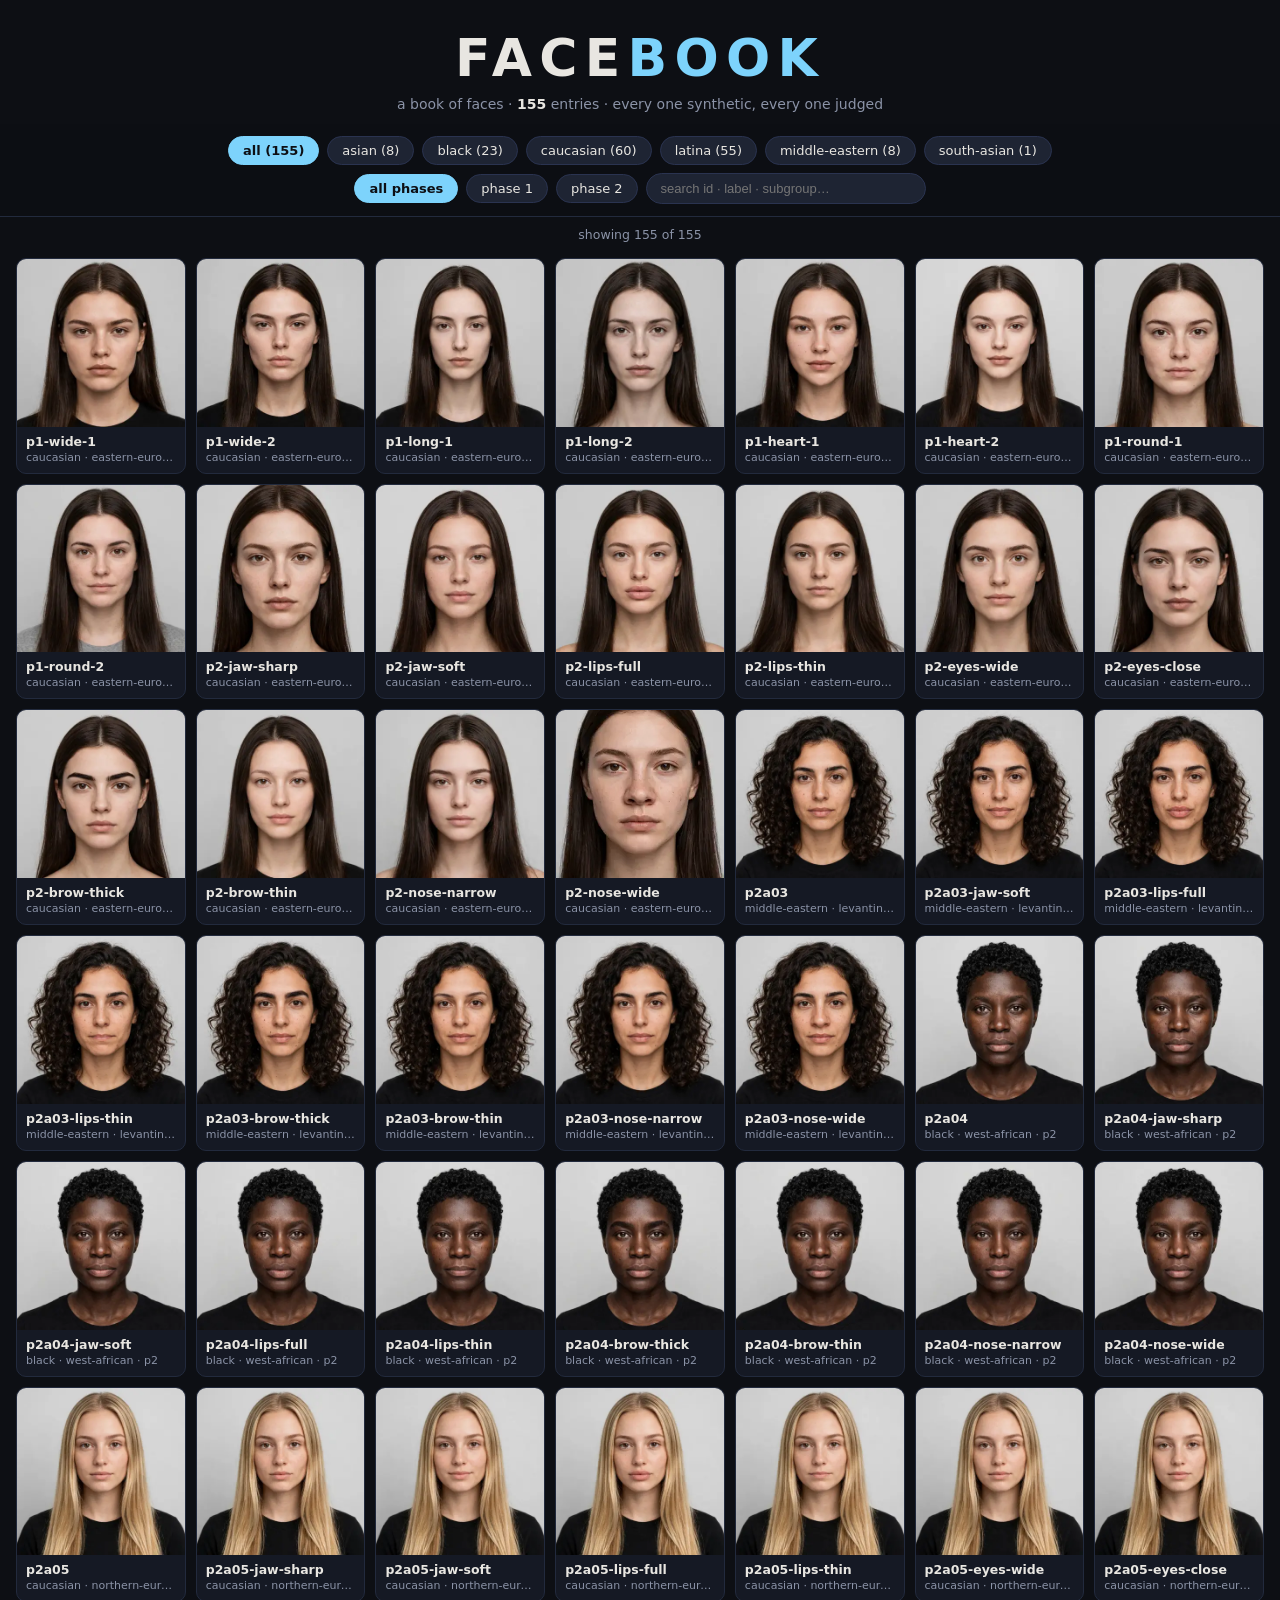
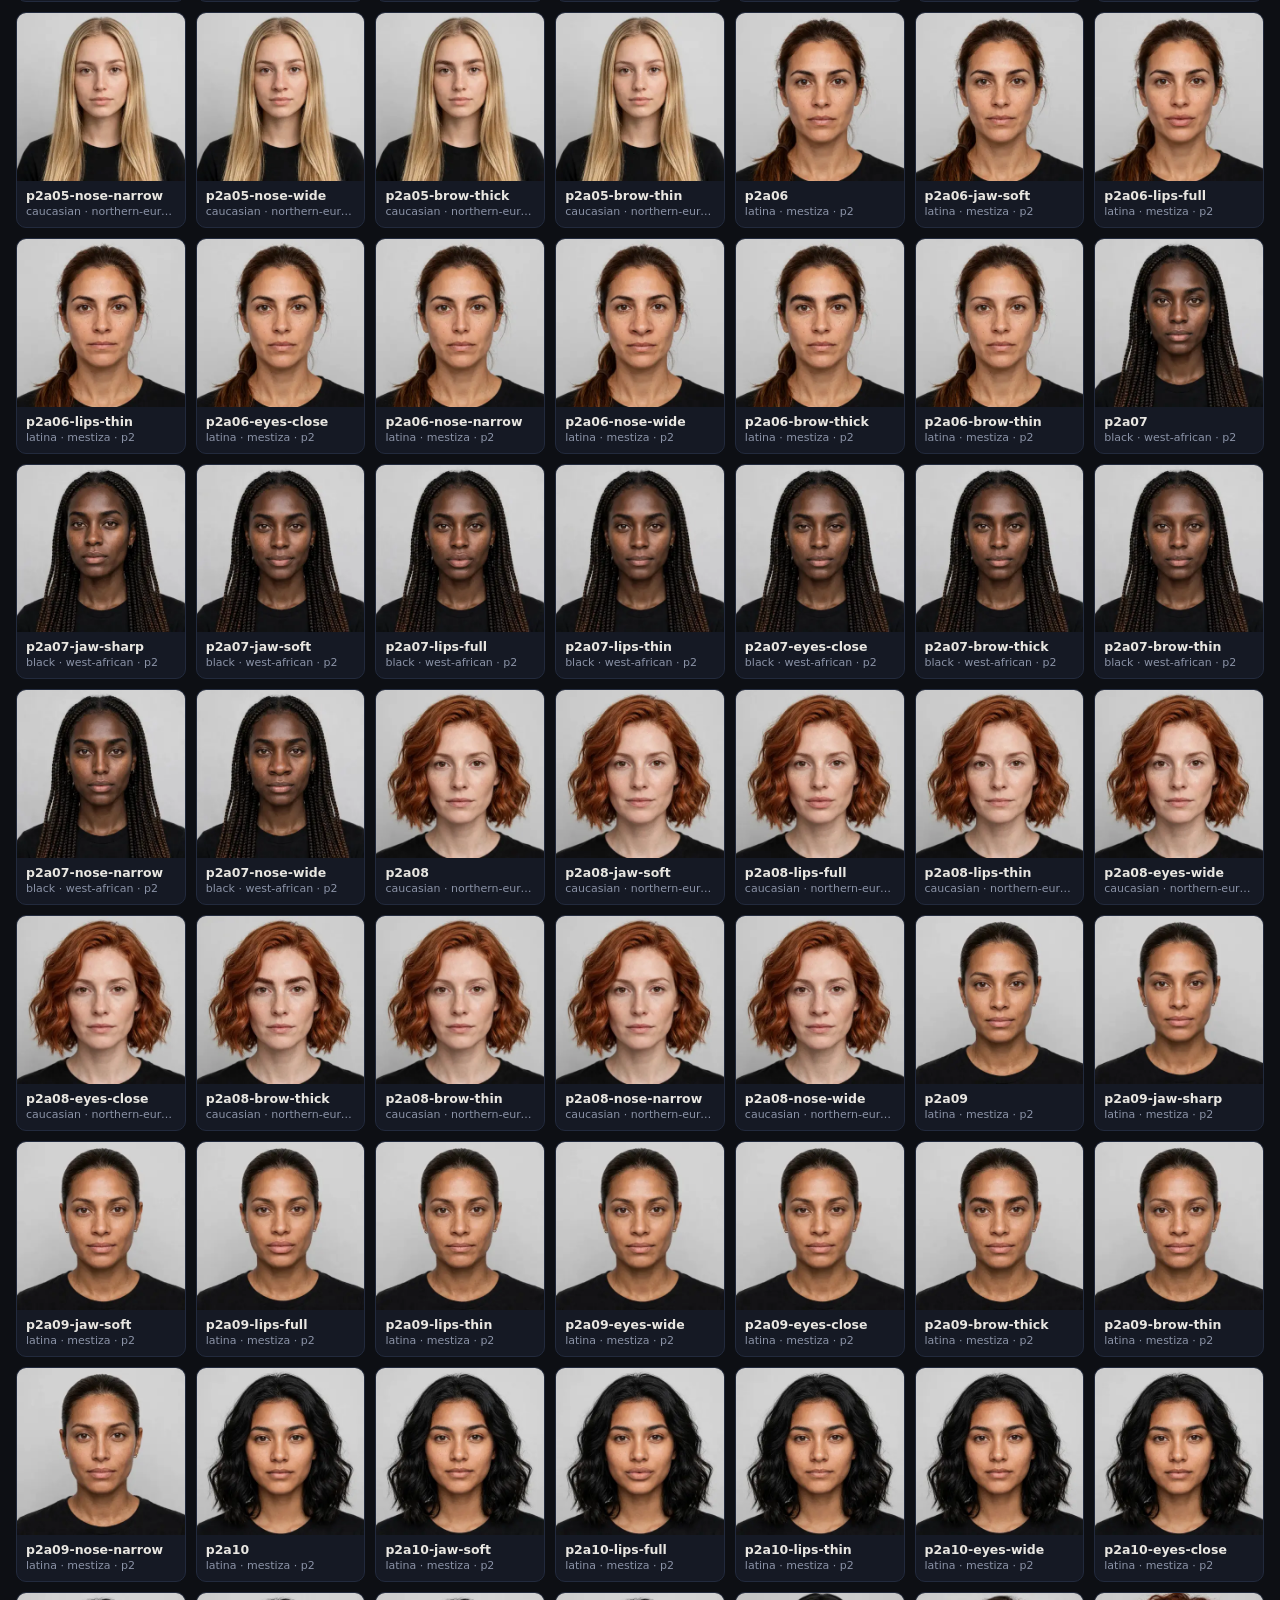
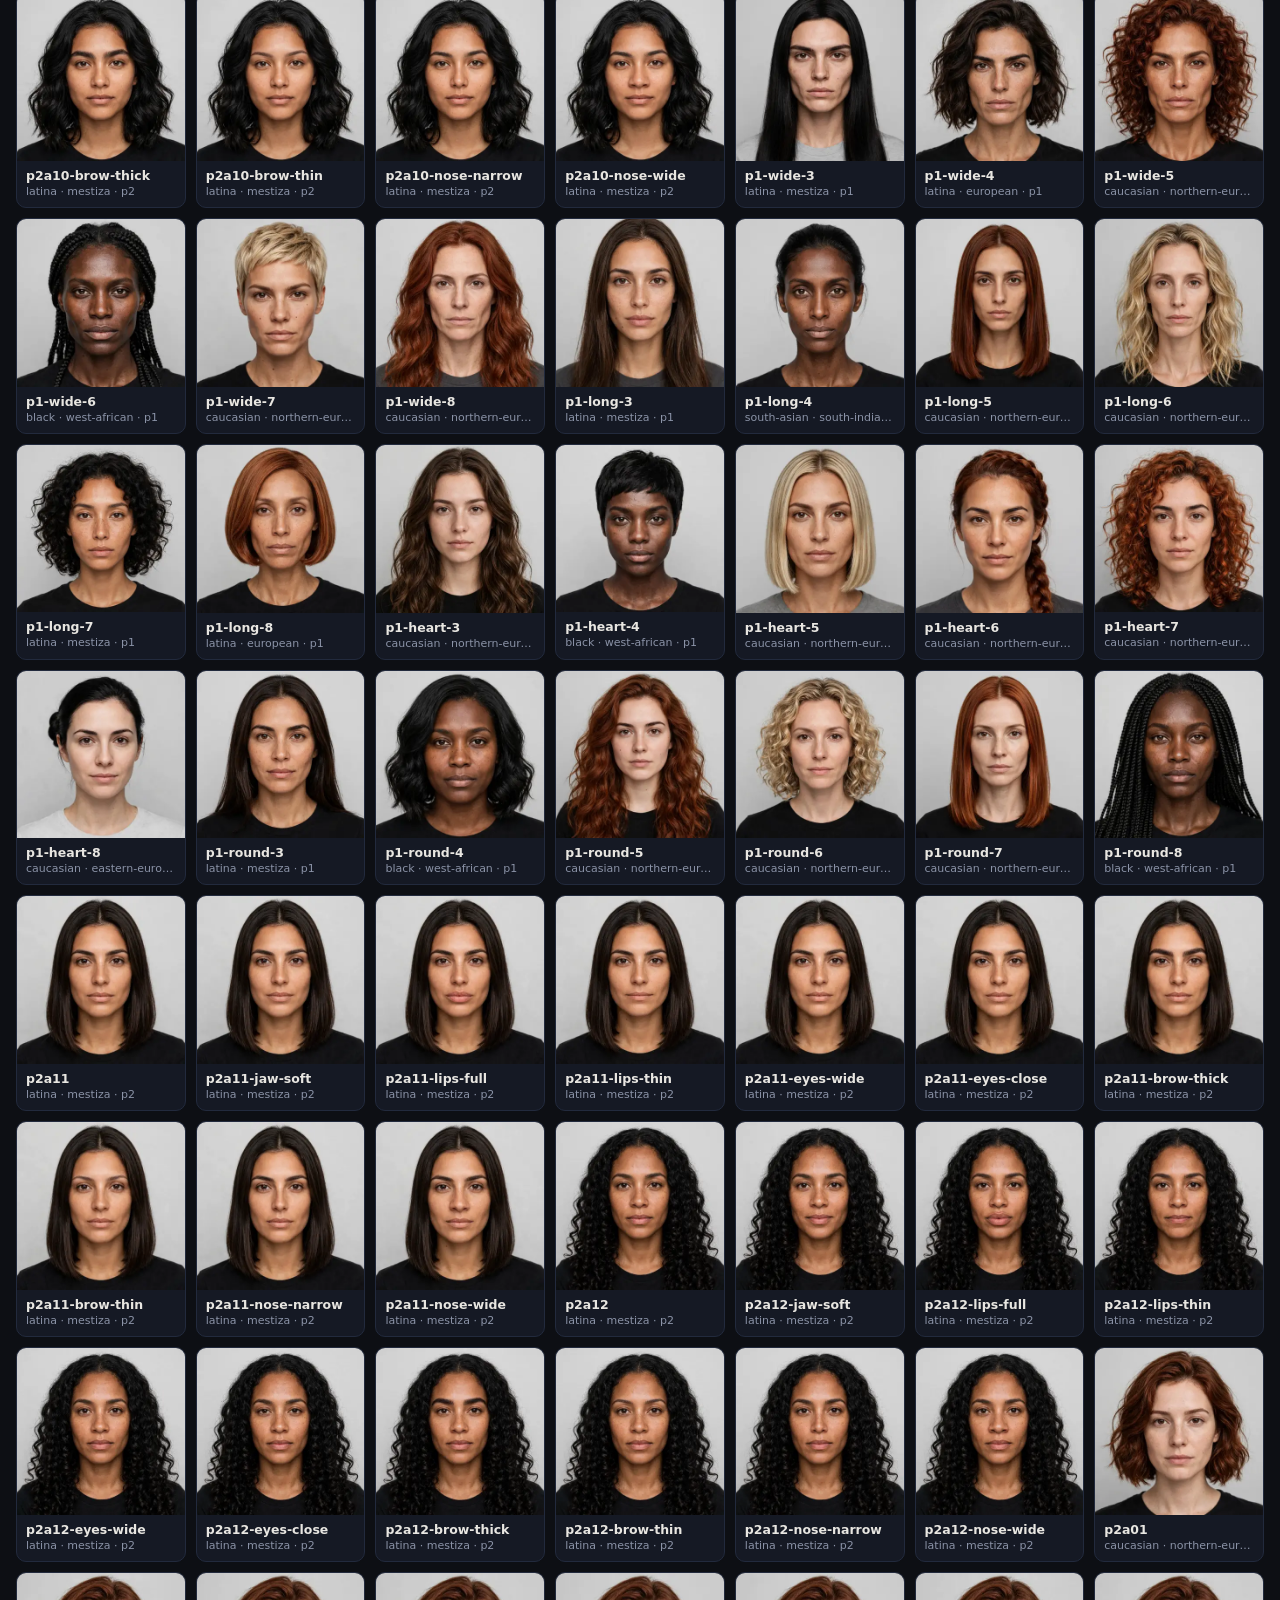
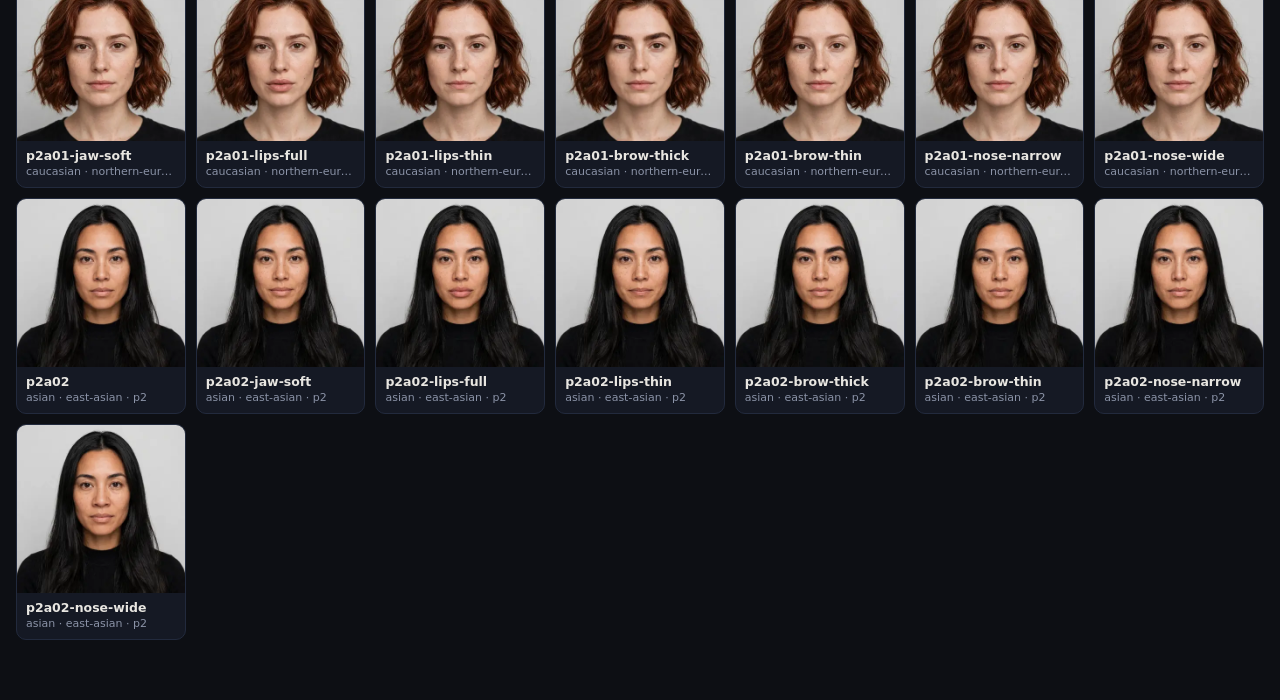
==== face-book.html @ 132ffb52 "Add FACEBOOK: a book of faces (155-face gallery with filters + lightbox)" ====
<!DOCTYPE html>
<html lang="en">
<head>
<meta charset="utf-8">
<meta name="viewport" content="width=device-width, initial-scale=1">
<title>FACEBOOK — a book of faces</title>
<style>
  :root { --bg:#0d0f14; --panel:#151924; --ink:#e8e6e1; --dim:#8b93a7; --accent:#7dd3fc; --chip:#1e2433; }
  * { box-sizing:border-box; }
  body { margin:0; background:var(--bg); color:var(--ink); font-family: ui-sans-serif, system-ui, -apple-system, "Segoe UI", sans-serif; }
  header { padding:28px 20px 12px; text-align:center; }
  header h1 { margin:0; font-size:clamp(28px,6vw,52px); letter-spacing:.14em; font-weight:800; }
  header h1 .book { color:var(--accent); }
  header p { margin:8px 0 0; color:var(--dim); font-size:14px; }
  header p b { color:var(--ink); }
  #controls { position:sticky; top:0; z-index:5; background:rgba(13,15,20,.94); backdrop-filter:blur(6px);
    padding:12px 16px; border-bottom:1px solid #222a3d; }
  #controls .row { display:flex; flex-wrap:wrap; gap:8px; align-items:center; justify-content:center; }
  .chip { background:var(--chip); color:var(--ink); border:1px solid #2a3350; border-radius:999px;
    padding:6px 14px; font-size:13px; cursor:pointer; user-select:none; }
  .chip.on { background:var(--accent); color:#0d0f14; border-color:var(--accent); font-weight:700; }
  .chip.ghost { opacity:.55; }
  #q { background:var(--chip); color:var(--ink); border:1px solid #2a3350; border-radius:999px;
    padding:7px 14px; font-size:13px; width:min(280px, 70vw); outline:none; }
  #count { text-align:center; color:var(--dim); font-size:12.5px; padding:10px 0 2px; }
  #grid { display:grid; grid-template-columns:repeat(auto-fill, minmax(150px,1fr)); gap:10px; padding:14px 16px 60px; max-width:1400px; margin:0 auto; }
  .card { background:var(--panel); border:1px solid #222a3d; border-radius:10px; overflow:hidden; cursor:pointer; transition:transform .12s ease; }
  .card:hover { transform:translateY(-2px); border-color:var(--accent); }
  .card img { width:100%; aspect-ratio:1; object-fit:cover; display:block; background:#0a0c10; }
  .card .meta { padding:7px 9px 9px; }
  .card .id { font-size:12.5px; font-weight:600; white-space:nowrap; overflow:hidden; text-overflow:ellipsis; }
  .card .tags { font-size:11px; color:var(--dim); margin-top:2px; white-space:nowrap; overflow:hidden; text-overflow:ellipsis; }
  #lightbox { position:fixed; inset:0; background:rgba(5,6,10,.92); display:none; align-items:center; justify-content:center; z-index:20; padding:20px; }
  #lightbox.open { display:flex; }
  #lightbox .box { background:var(--panel); border:1px solid #2a3350; border-radius:14px; max-width:min(860px,96vw);
    max-height:94vh; overflow:auto; display:flex; flex-wrap:wrap; }
  #lightbox img { width:min(420px,100%); height:auto; object-fit:cover; background:#000; }
  #lightbox .info { padding:22px; min-width:240px; flex:1; }
  #lightbox .info h2 { margin:0 0 4px; font-size:22px; }
  #lightbox .info .sub { color:var(--dim); font-size:13px; margin-bottom:14px; }
  #lightbox table { border-collapse:collapse; font-size:13.5px; width:100%; }
  #lightbox td { padding:6px 8px 6px 0; vertical-align:top; }
  #lightbox td.k { color:var(--dim); width:96px; }
  #lightbox .close { position:absolute; top:14px; right:18px; font-size:30px; color:var(--dim); cursor:pointer; background:none; border:none; }
  #lightbox .close:hover { color:var(--ink); }
  #empty { text-align:center; color:var(--dim); padding:60px 20px; display:none; }
</style>
</head>
<body>
<header>
  <h1>FACE<span class="book">BOOK</span></h1>
  <p>a book of faces · <b id="total">…</b> entries · every one synthetic, every one judged</p>
</header>
<div id="controls">
  <div class="row" id="groupChips"></div>
  <div class="row" style="margin-top:8px">
    <span class="chip on" data-phase="all">all phases</span>
    <span class="chip" data-phase="1">phase 1</span>
    <span class="chip" data-phase="2">phase 2</span>
    <input id="q" type="search" placeholder="search id · label · subgroup…" autocomplete="off">
  </div>
</div>
<div id="count"></div>
<div id="grid"></div>
<div id="empty">no faces match. the book remains unwritten on this page.</div>

<div id="lightbox">
  <button class="close" id="lbClose" aria-label="close">×</button>
  <div class="box">
    <img id="lbImg" alt="">
    <div class="info">
      <h2 id="lbId"></h2>
      <div class="sub" id="lbLabel"></div>
      <table id="lbTable"></table>
    </div>
  </div>
</div>

<script>
const THUMB = id => 'faces/thumbs/' + id + '.webp';
const FULL  = id => 'faces/' + id + '.webp';
let FACES = [], fGroup = 'all', fPhase = 'all', fQ = '';

function chipRow(el, items, cur, cb) {
  el.innerHTML = '';
  items.forEach(([val, label]) => {
    const s = document.createElement('span');
    s.className = 'chip' + (val === cur ? ' on' : '');
    s.textContent = label;
    s.onclick = () => cb(val);
    el.appendChild(s);
  });
}

function render() {
  const q = fQ.trim().toLowerCase();
  const list = FACES.filter(f => {
    if (fGroup !== 'all' && f.group !== fGroup) return false;
    if (fPhase !== 'all' && String(f.phase) !== fPhase) return false;
    if (q && !((f.id + ' ' + (f.label||'') + ' ' + (f.subgroup||'') + ' ' + (f.archetype||'')).toLowerCase().includes(q))) return false;
    return true;
  });
  document.getElementById('count').textContent = `showing ${list.length} of ${FACES.length}`;
  document.getElementById('empty').style.display = list.length ? 'none' : 'block';
  const g = document.getElementById('grid');
  g.innerHTML = '';
  const frag = document.createDocumentFragment();
  list.forEach(f => {
    const d = document.createElement('div');
    d.className = 'card';
    d.innerHTML = `<img loading="lazy" decoding="async" src="${THUMB(f.id)}" alt="${f.id}">
      <div class="meta"><div class="id">${f.id}</div>
      <div class="tags">${f.group || ''} · ${f.subgroup || ''} · p${f.phase}</div></div>`;
    d.onclick = () => openLB(f);
    frag.appendChild(d);
  });
  g.appendChild(frag);
}

function openLB(f) {
  document.getElementById('lbImg').src = FULL(f.id);
  document.getElementById('lbId').textContent = f.id;
  document.getElementById('lbLabel').textContent = f.label || '';
  const rows = [['group', f.group], ['subgroup', f.subgroup], ['sex', f.sex],
    ['phase', f.phase], ['archetype', f.archetype], ['label', f.label]]
    .filter(([,v]) => v !== undefined && v !== null && v !== '')
    .map(([k,v]) => `<tr><td class="k">${k}</td><td>${v}</td></tr>`).join('');
  document.getElementById('lbTable').innerHTML = rows;
  document.getElementById('lightbox').classList.add('open');
}
document.getElementById('lbClose').onclick = () =>
  document.getElementById('lightbox').classList.remove('open');
document.getElementById('lightbox').addEventListener('click', e => {
  if (e.target.id === 'lightbox') e.target.classList.remove('open');
});
document.addEventListener('keydown', e => {
  if (e.key === 'Escape') document.getElementById('lightbox').classList.remove('open');
});

fetch('faces/faces.json').then(r => r.json()).then(d => {
  FACES = d.faces || d;
  document.getElementById('total').textContent = FACES.length;
  const groups = ['all', ...new Set(FACES.map(f => f.group).filter(Boolean))].sort((a,b)=>a==='all'?-1:b==='all'?1:a.localeCompare(b));
  const counts = {};
  FACES.forEach(f => counts[f.group] = (counts[f.group]||0)+1);
  function paintGroups() {
    chipRow(document.getElementById('groupChips'),
      groups.map(g => [g, g === 'all' ? `all (${FACES.length})` : `${g} (${counts[g]})`]),
      fGroup, v => { fGroup = v; paintGroups(); render(); });
  }
  paintGroups();
  render();
}).catch(() => {
  document.getElementById('empty').style.display = 'block';
  document.getElementById('empty').textContent = 'could not load faces/faces.json';
});

function syncPhaseChips() {
  document.querySelectorAll('[data-phase]').forEach(c =>
    c.classList.toggle('on', c.dataset.phase === fPhase));
}
document.querySelectorAll('[data-phase]').forEach(c =>
  c.onclick = () => { fPhase = c.dataset.phase; syncPhaseChips(); render(); });
document.getElementById('q').addEventListener('input', e => { fQ = e.target.value; render(); });
</script>
</body>
</html>
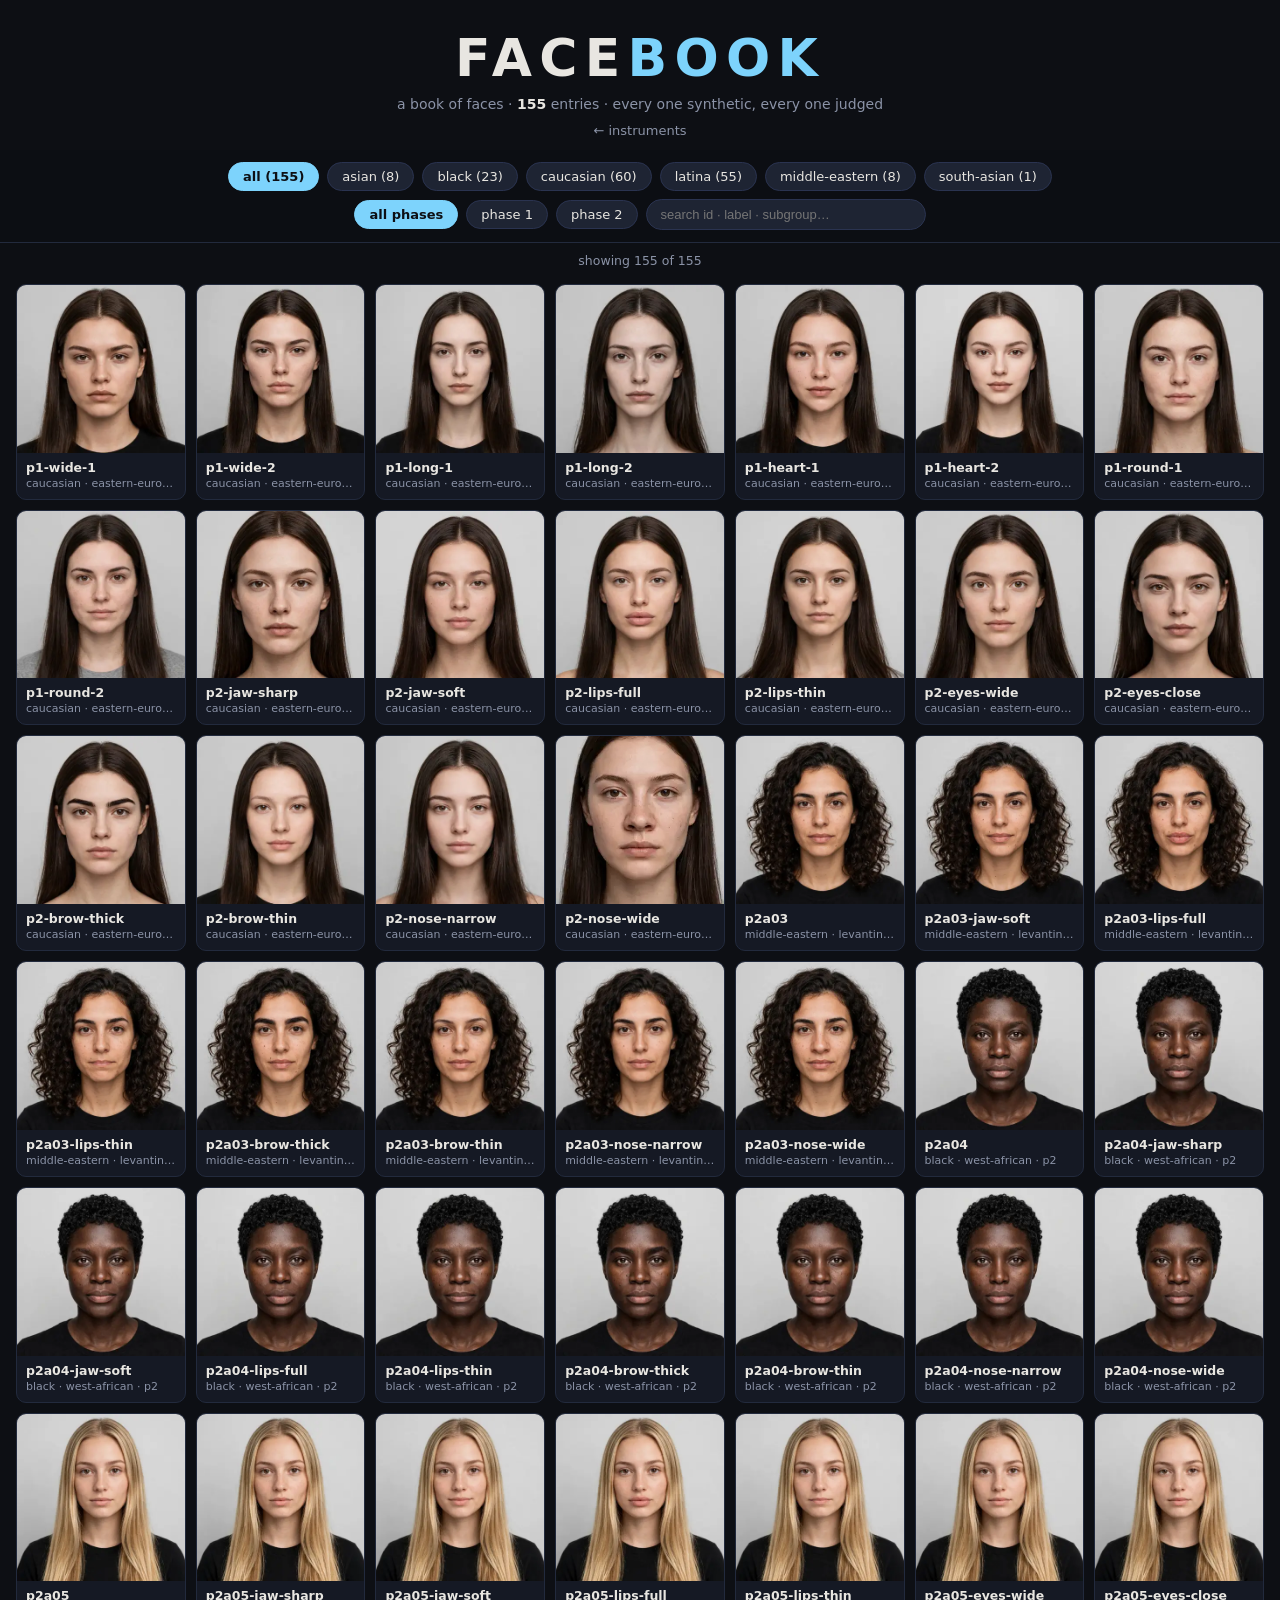
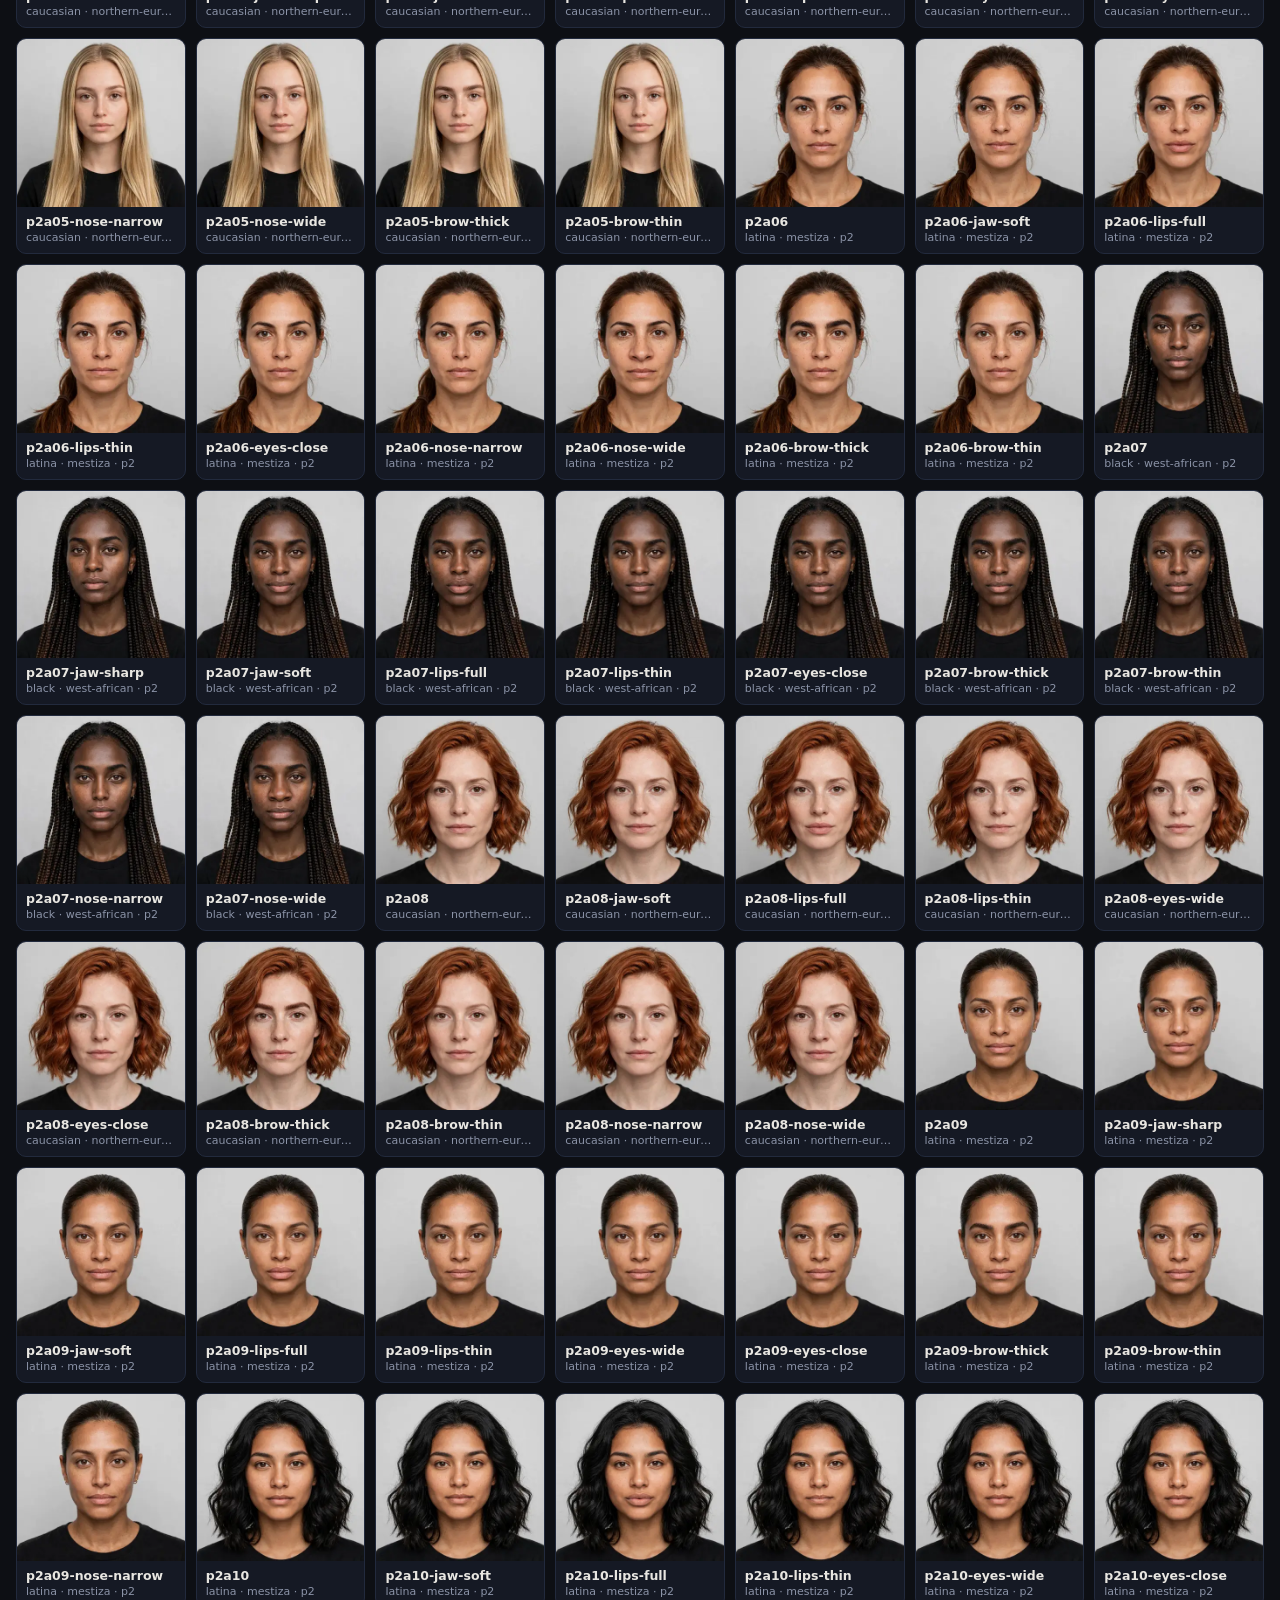
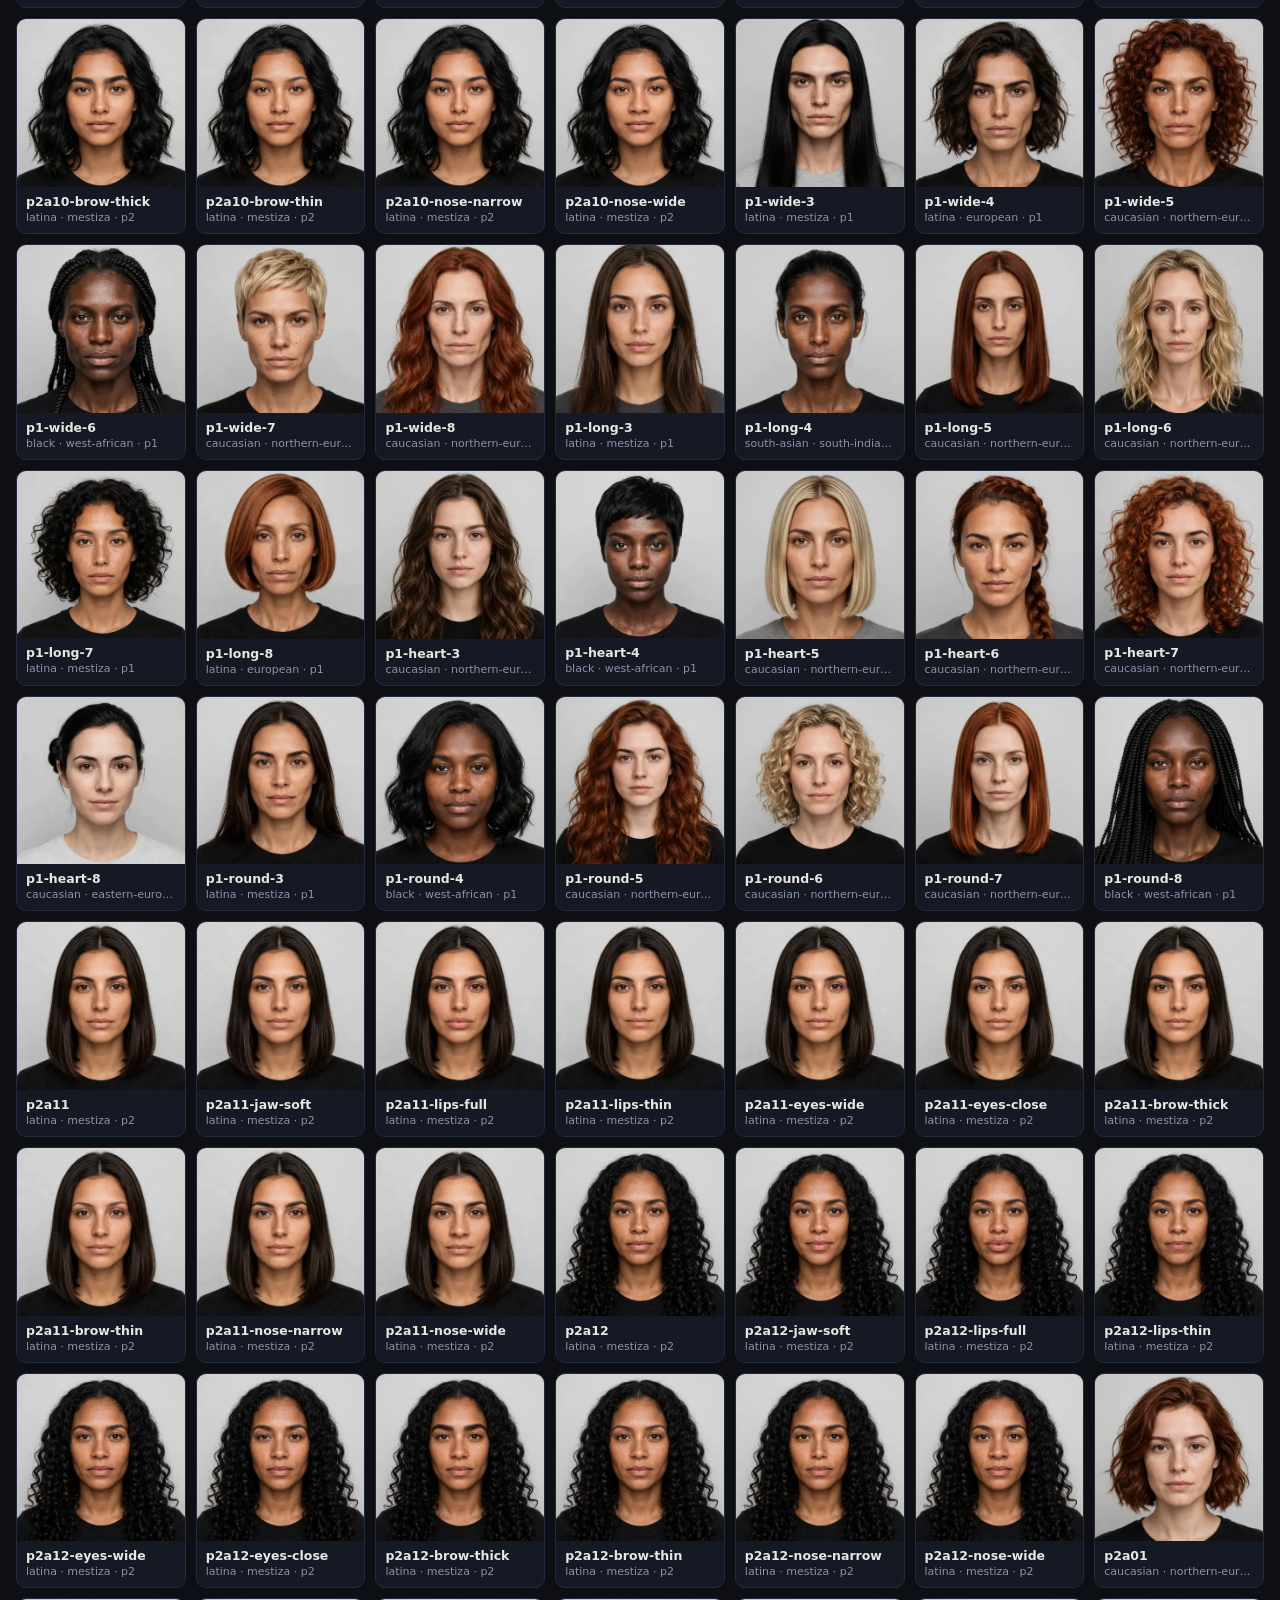
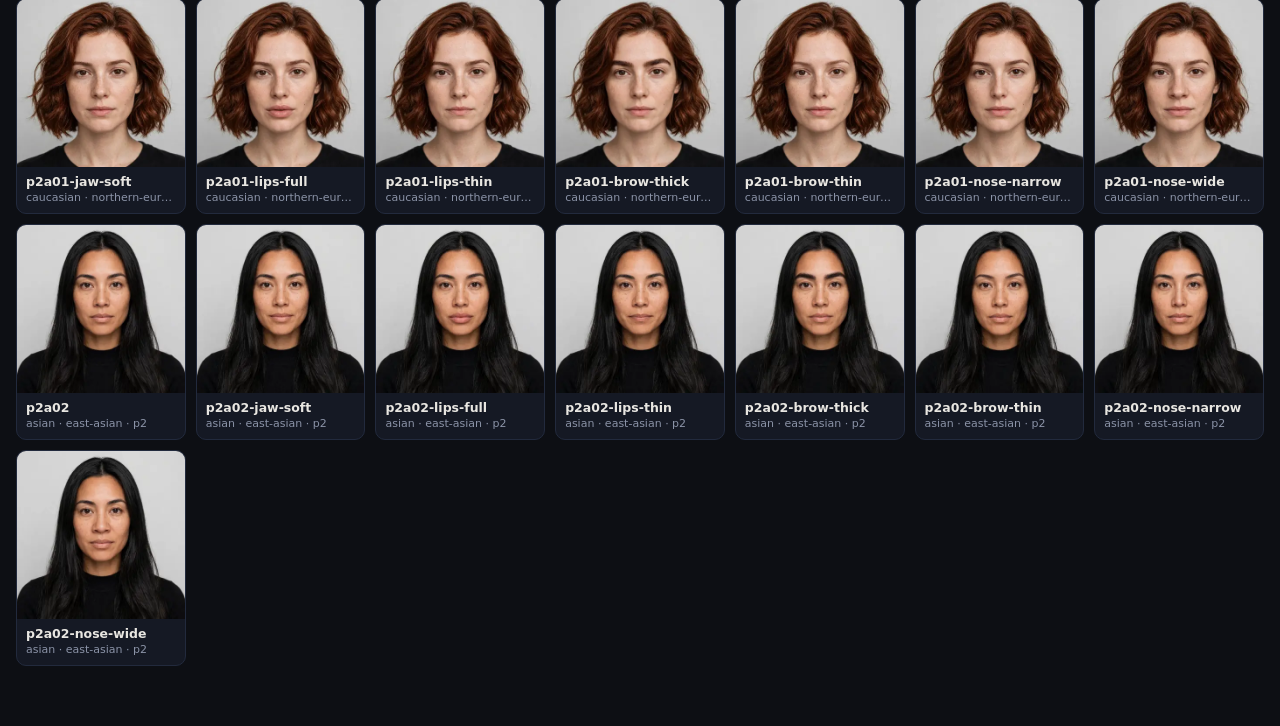
==== commit c798ca61: "Add instrument-index splash page; move game to game.html - index.html is now the splash: cards for e" ====
--- a/face-book.html
+++ b/face-book.html
@@ -50,6 +50,7 @@
 <header>
   <h1>FACE<span class="book">BOOK</span></h1>
   <p>a book of faces · <b id="total">…</b> entries · every one synthetic, every one judged</p>
+  <p style="margin:10px 0 0"><a href="index.html" style="color:var(--dim);font-size:13px;text-decoration:none">← instruments</a></p>
 </header>
 <div id="controls">
   <div class="row" id="groupChips"></div>
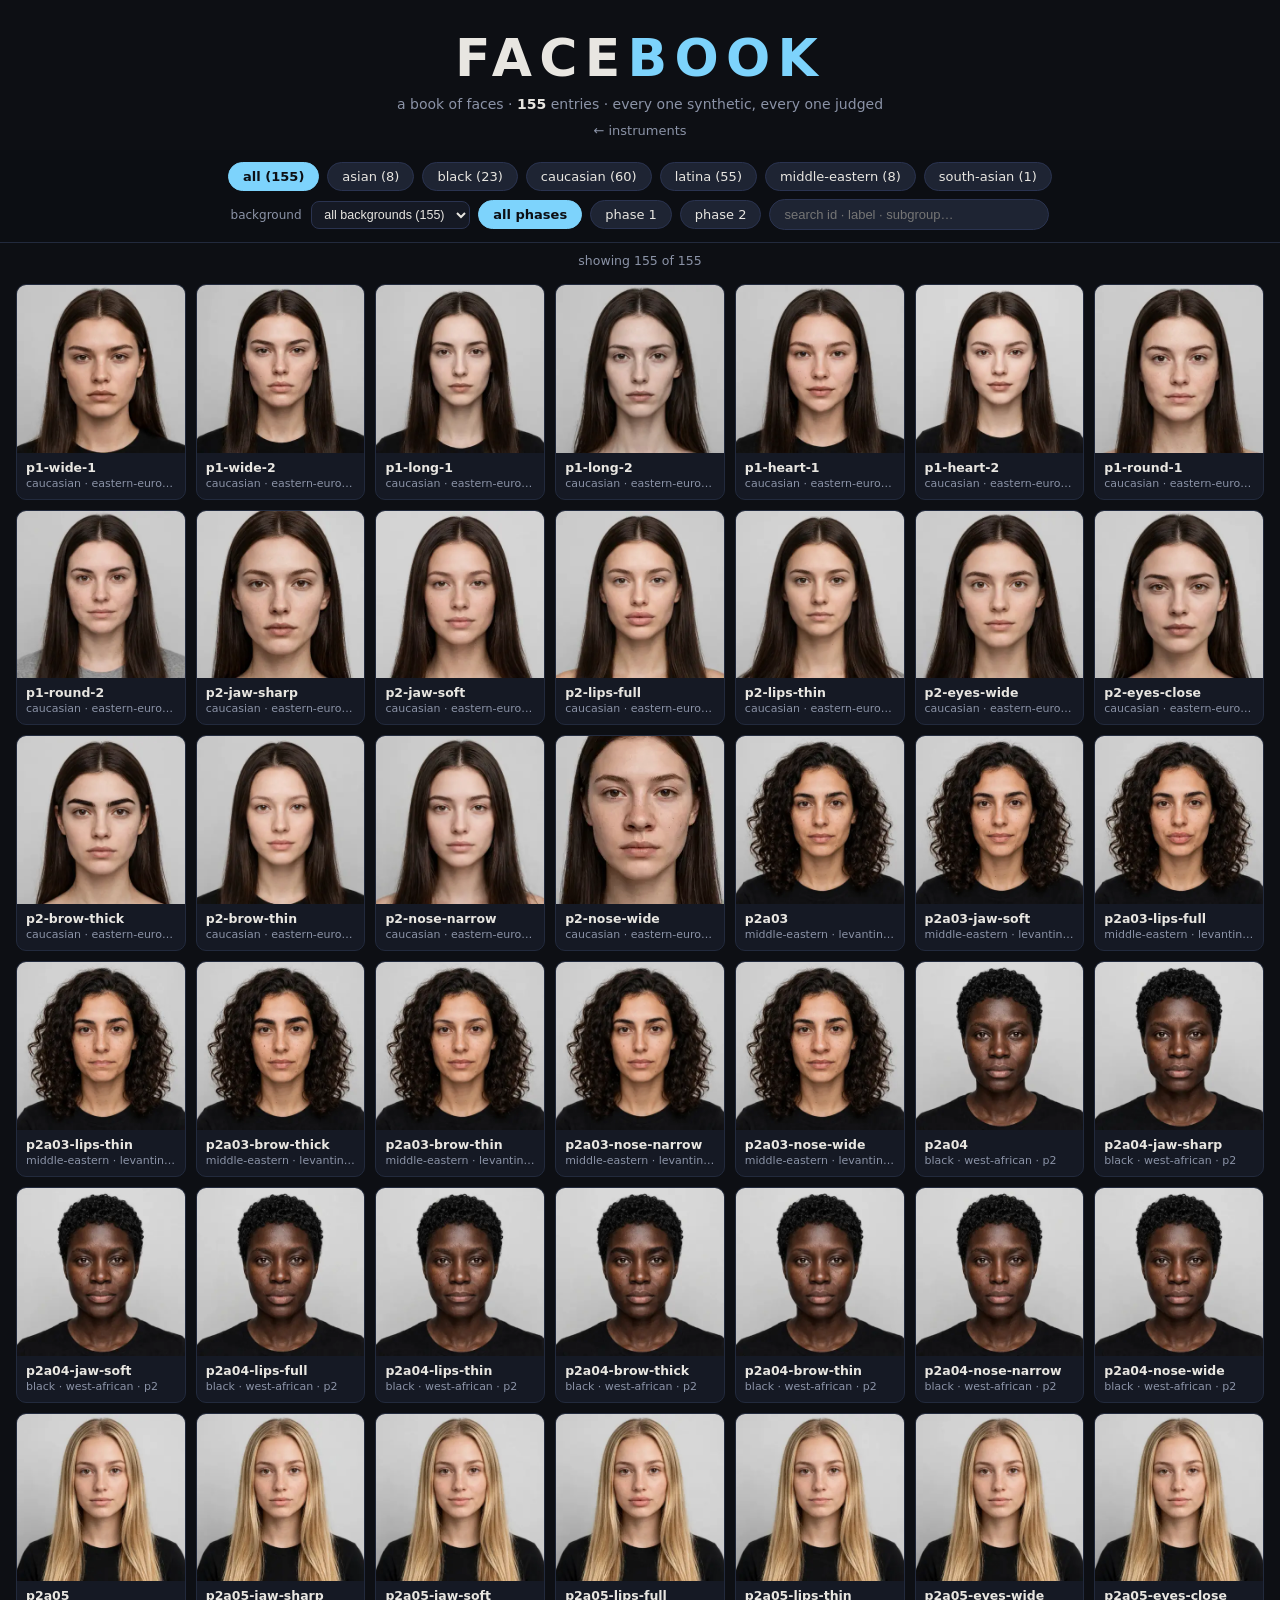
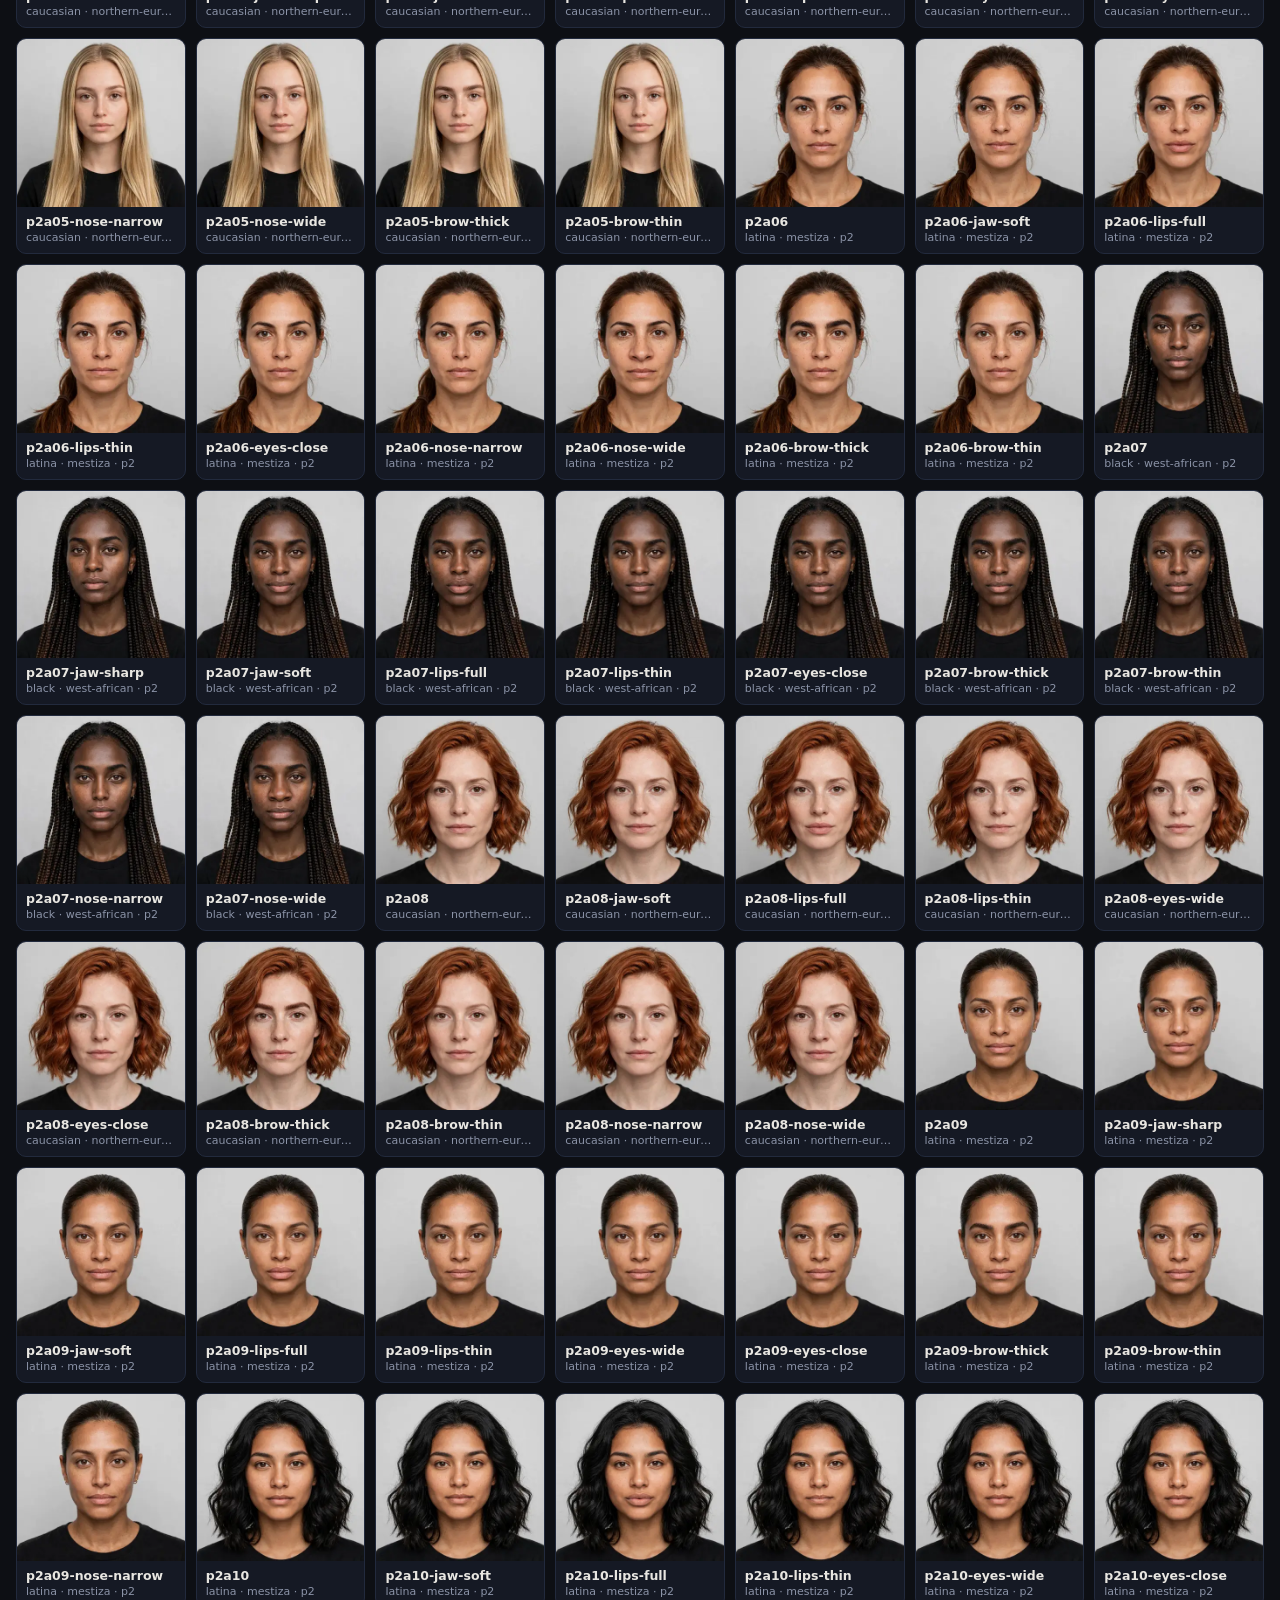
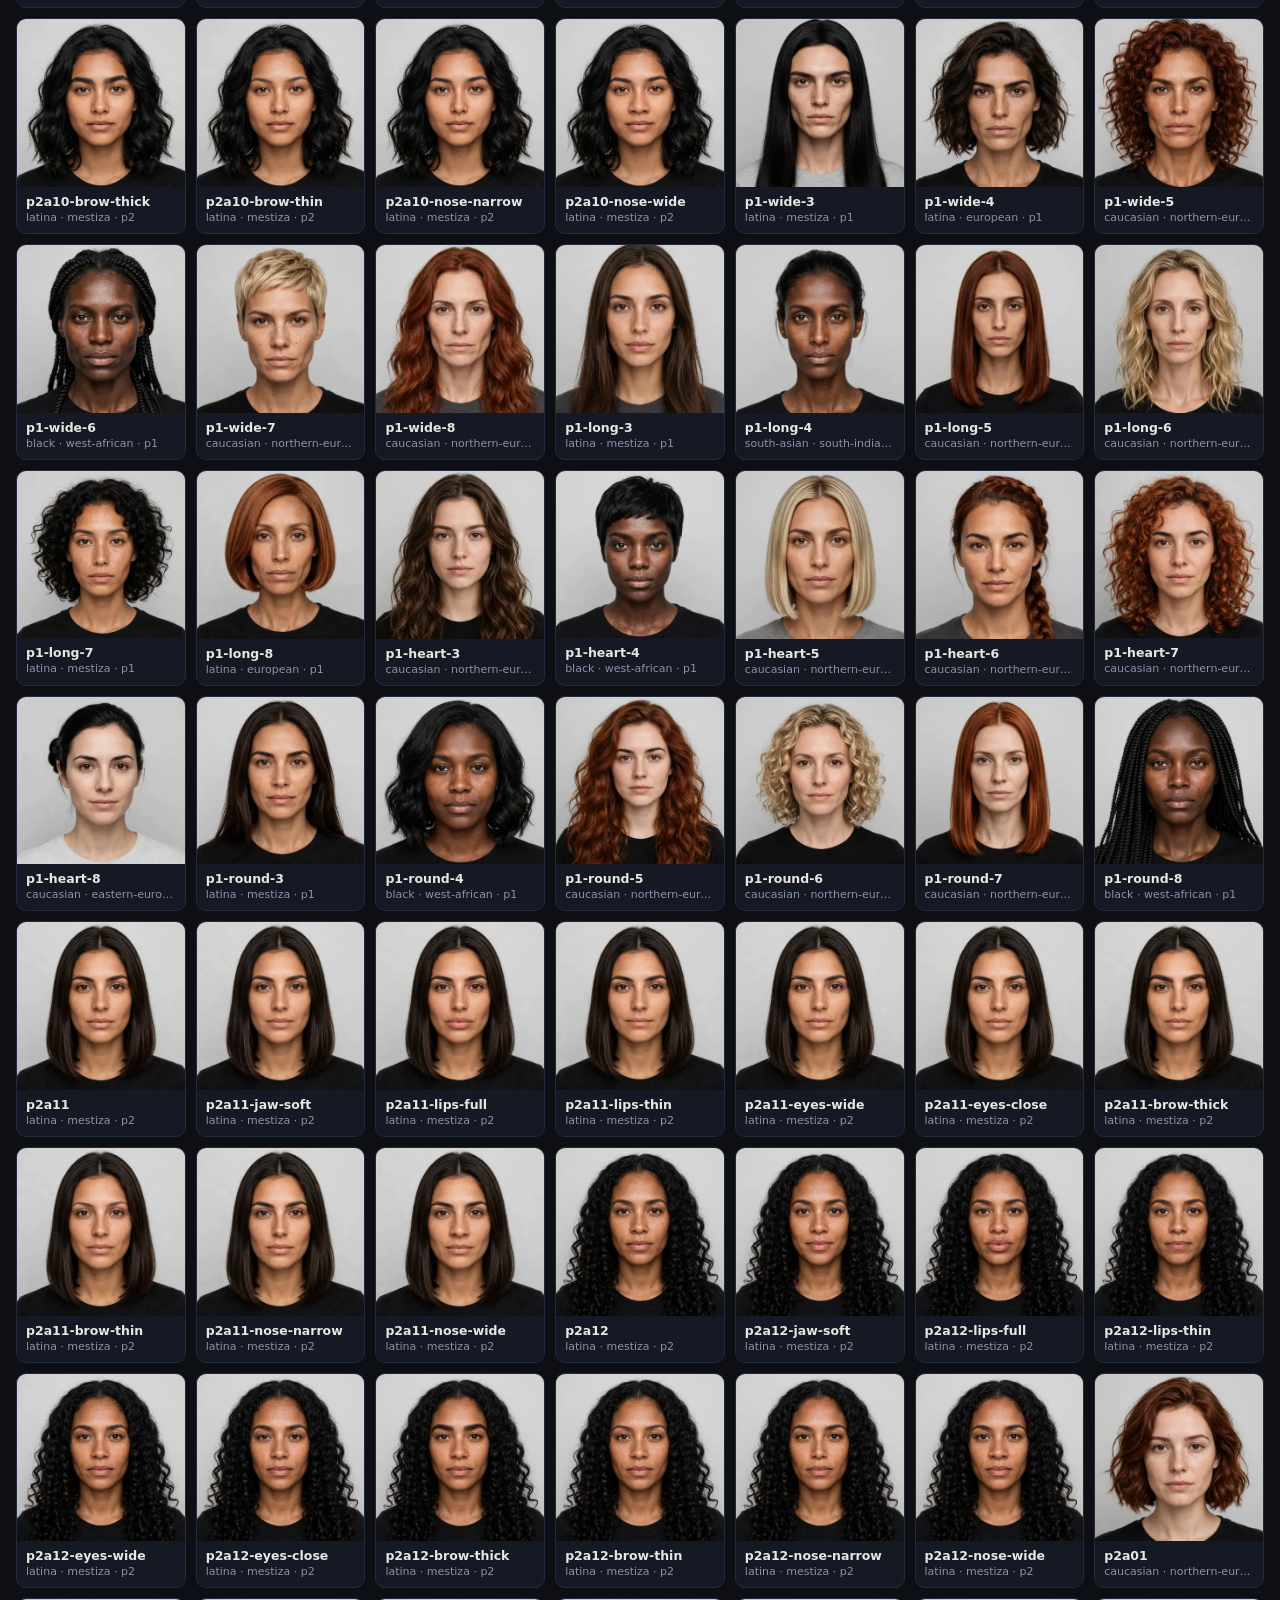
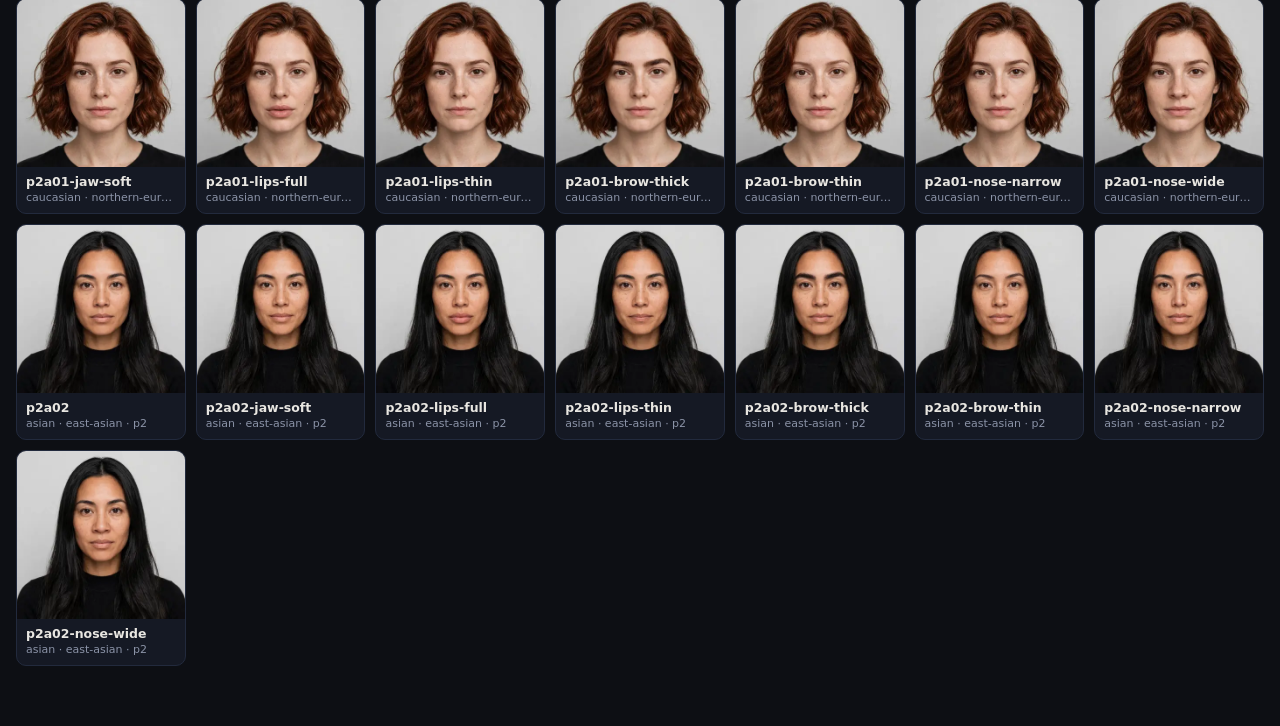
==== commit 92912084: "Instrument-correctness pass: MediaPipe 3D pose, aspect-true geometry, honest statistics - Telemetry " ====
--- a/face-book.html
+++ b/face-book.html
@@ -55,6 +55,9 @@
 <div id="controls">
   <div class="row" id="groupChips"></div>
   <div class="row" style="margin-top:8px">
+    <label for="fBackground" style="font-size:12px;color:var(--dim);align-self:center">background
+      <select id="fBackground" style="margin-left:6px;background:var(--panel);color:var(--ink);border:1px solid #2a3350;border-radius:8px;padding:5px 8px;font-size:12.5px"></select>
+    </label>
     <span class="chip on" data-phase="all">all phases</span>
     <span class="chip" data-phase="1">phase 1</span>
     <span class="chip" data-phase="2">phase 2</span>
@@ -122,7 +125,7 @@
   document.getElementById('lbImg').src = FULL(f.id);
   document.getElementById('lbId').textContent = f.id;
   document.getElementById('lbLabel').textContent = f.label || '';
-  const rows = [['group', f.group], ['subgroup', f.subgroup], ['sex', f.sex],
+  const rows = [['background', f.group], ['subgroup', f.subgroup], ['sex', f.sex],
     ['phase', f.phase], ['archetype', f.archetype], ['label', f.label]]
     .filter(([,v]) => v !== undefined && v !== null && v !== '')
     .map(([k,v]) => `<tr><td class="k">${k}</td><td>${v}</td></tr>`).join('');
@@ -148,6 +151,12 @@
     chipRow(document.getElementById('groupChips'),
       groups.map(g => [g, g === 'all' ? `all (${FACES.length})` : `${g} (${counts[g]})`]),
       fGroup, v => { fGroup = v; paintGroups(); render(); });
+    // the background <select> mirrors the same fGroup filter, both directions
+    const sel = document.getElementById('fBackground');
+    sel.innerHTML = groups.map(g =>
+      `<option value="${g}">${g === 'all' ? `all backgrounds (${FACES.length})` : `${g} (${counts[g]})`}</option>`).join('');
+    sel.value = fGroup;
+    sel.onchange = () => { fGroup = sel.value; paintGroups(); render(); };
   }
   paintGroups();
   render();
